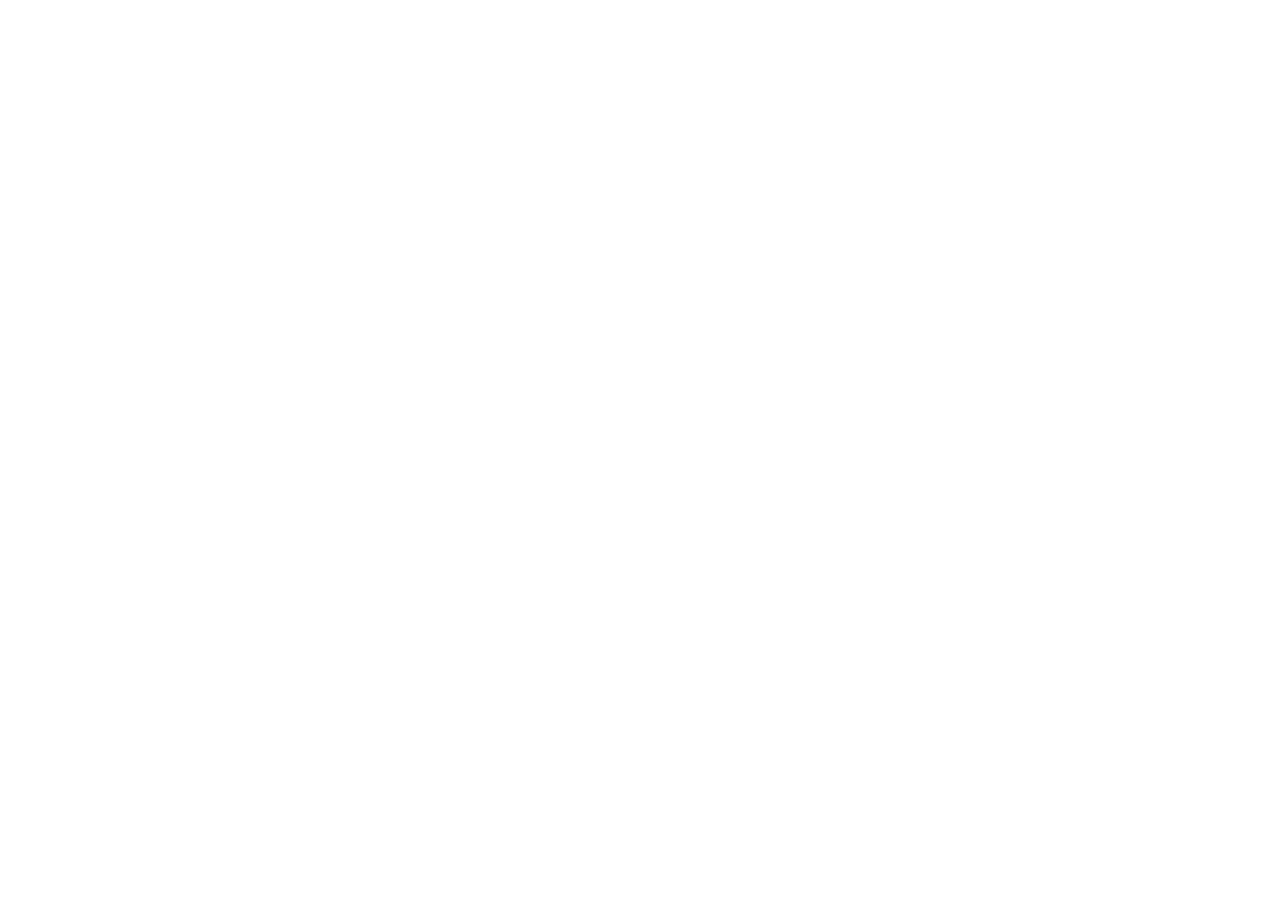
==== index.html @ 14357ba2 "setup done" ====
<!DOCTYPE html>
<html lang="en">
<head>
    <meta charset="UTF-8">
    <meta name="viewport" content="width=device-width, initial-scale=1.0">
    <link rel="icon" href="./Assets/myntra.svg">
    <title>Myntra Fashion</title>
    <link rel="stylesheet" href="style.css">
    <link rel="stylesheet" href="https://cdnjs.cloudflare.com/ajax/libs/font-awesome/6.4.2/css/all.min.css" integrity="sha512-z3gLpd7yknf1YoNbCzqRKc4qyor8gaKU1qmn+CShxbuBusANI9QpRohGBreCFkKxLhei6S9CQXFEbbKuqLg0DA==" crossorigin="anonymous" referrerpolicy="no-referrer" />
    <link href="https://cdn.jsdelivr.net/npm/bootstrap@5.3.2/dist/css/bootstrap.min.css" rel="stylesheet" integrity="sha384-T3c6CoIi6uLrA9TneNEoa7RxnatzjcDSCmG1MXxSR1GAsXEV/Dwwykc2MPK8M2HN" crossorigin="anonymous">
  </head>
</head>
<body>
    <header>
        
    </header>
    <main></main>
    <footer></footer>
    <script src="https://cdn.jsdelivr.net/npm/bootstrap@5.3.2/dist/js/bootstrap.bundle.min.js" integrity="sha384-C6RzsynM9kWDrMNeT87bh95OGNyZPhcTNXj1NW7RuBCsyN/o0jlpcV8Qyq46cDfL" crossorigin="anonymous"></script>
    <script src="app.js"></script>
</body>
</html>
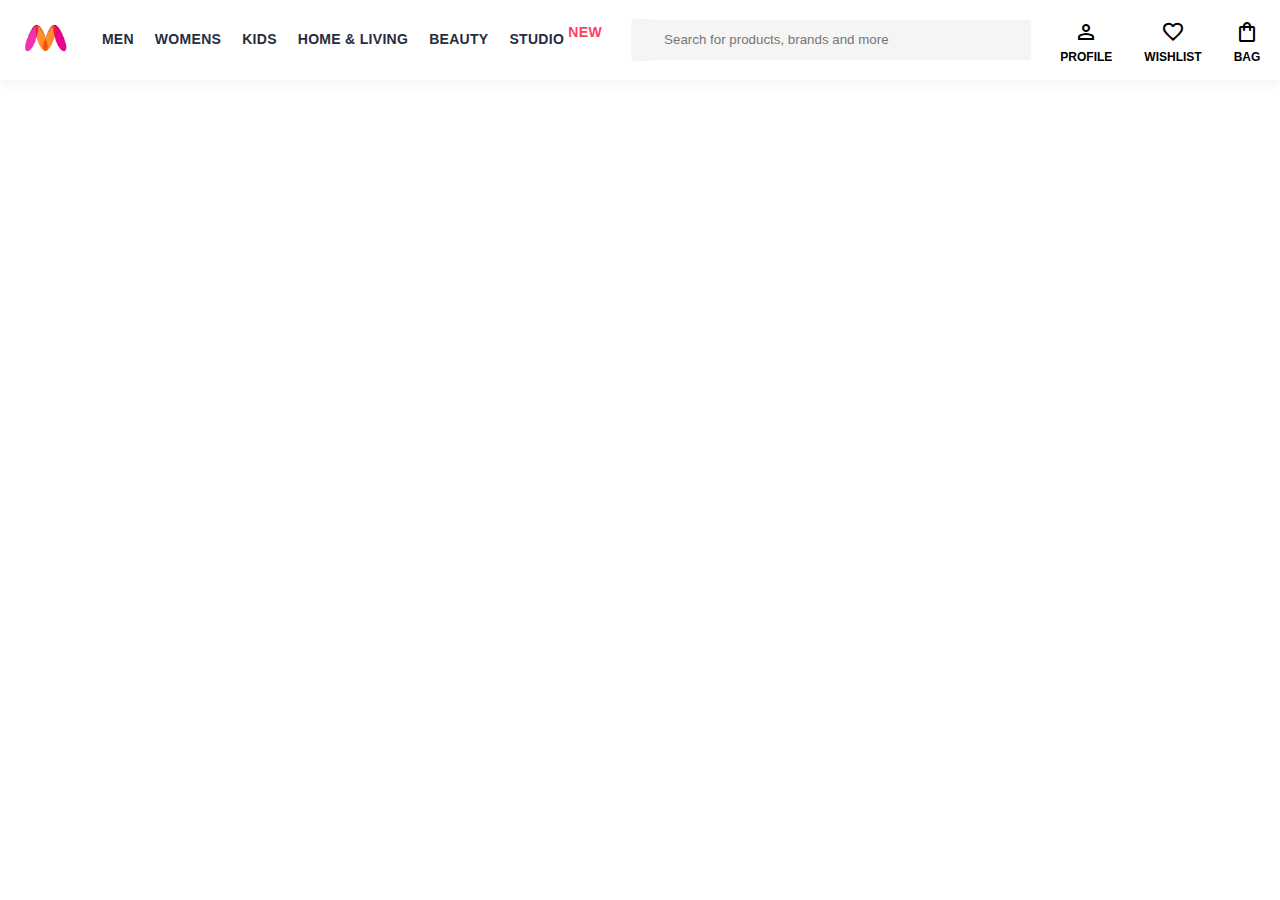
==== commit b47f06cf: "navbar design completed" ====
--- a/index.html
+++ b/index.html
@@ -6,13 +6,48 @@
     <link rel="icon" href="./Assets/myntra.svg">
     <title>Myntra Fashion</title>
     <link rel="stylesheet" href="style.css">
+    <link rel="stylesheet" href="https://fonts.googleapis.com/css2?family=Material+Symbols+Outlined:opsz,wght,FILL,GRAD@24,400,0,0" />
     <link rel="stylesheet" href="https://cdnjs.cloudflare.com/ajax/libs/font-awesome/6.4.2/css/all.min.css" integrity="sha512-z3gLpd7yknf1YoNbCzqRKc4qyor8gaKU1qmn+CShxbuBusANI9QpRohGBreCFkKxLhei6S9CQXFEbbKuqLg0DA==" crossorigin="anonymous" referrerpolicy="no-referrer" />
     <link href="https://cdn.jsdelivr.net/npm/bootstrap@5.3.2/dist/css/bootstrap.min.css" rel="stylesheet" integrity="sha384-T3c6CoIi6uLrA9TneNEoa7RxnatzjcDSCmG1MXxSR1GAsXEV/Dwwykc2MPK8M2HN" crossorigin="anonymous">
   </head>
 </head>
 <body>
     <header>
-        
+        <div class="logo-container">
+            <a href="#"><img src="Assets/myntra_logo.webp" alt="myntra-logo" id="myntra-logo"></a>
+        </div>
+        <div class="nav-container">
+            <a href="#">men</a>
+            <a href="#">Womens</a>
+            <a href="#">Kids</a>
+            <a href="#">Home & Living</a>
+            <a href="#">Beauty</a>
+            <a href="#">Studio <sup>New</sup></a>
+        </div>
+        <div class="search-container">
+            <i class="fa-solid fa-magnifying-glass"></i>
+            <input class="search-bar" type="text" placeholder="Search for products, brands and more">
+        </div>
+        <div class="action-container">
+            <div class="action-icons">
+                <span class="material-symbols-outlined">
+                    person
+                    </span>
+                <span class="action-name">Profile</span>
+            </div>
+            <div class="action-icons">
+                <span class="material-symbols-outlined">
+                    favorite
+                    </span>
+                <span class="action-name">WishList</span>
+            </div>
+            <div class="action-icons">
+                <span class="material-symbols-outlined">
+                    shopping_bag
+                </span>
+                <span class="action-name">Bag</span>
+            </div>
+        </div>
     </header>
     <main></main>
     <footer></footer>
--- a/style.css
+++ b/style.css
@@ -0,0 +1,102 @@
+*{
+    margin: 0;
+    padding: 0;
+    font-family: Assistant,-apple-system,BlinkMacSystemFont,Segoe UI,Roboto,Helvetica,Arial,sans-serif;
+    box-sizing: border-box;
+}
+header{
+    display: flex;
+    background-color: #ffff;
+    height: 80px;
+    align-items: center;
+    justify-content: space-between;
+    box-shadow: 0 4px 12px 0 rgba(0,0,0,.05);
+}
+#myntra-logo{
+    height: 36px;
+    width: 53px;
+}
+.logo-container{
+    margin-left: 1.23rem;
+}
+.action-container{
+    margin-right: 1.23rem;
+}
+.nav-container{
+    display: flex;
+    min-width: 500px;
+    justify-content: space-between;
+}
+.nav-container a{
+    font-size: 14px;
+    letter-spacing: .3px;
+    color: #282c3f;
+    text-decoration: none;
+    font-weight: 700;
+    text-transform: uppercase;
+    padding: 27px 0;
+    border-bottom: 3px solid rgb(255, 255, 255);
+}
+.nav-container a:hover{
+    border-bottom: 3px solid red;
+}
+sup{
+    top: -0.4rem;
+    font-size: 100%;
+    line-height: 0;
+    position: relative;
+    vertical-align: baseline;
+    text-transform: uppercase;
+    color: #FF3F63;
+}
+.search-container{
+    height: 40px;
+    min-width: 400px;
+    display: flex;
+    align-items: center;
+}
+.search-container i{
+    height: 20px;
+    padding: 10px;
+    box-sizing: content-box;
+    background: #f5f5f6;
+    border: 1px solid #f5f5f6;
+    border-radius: 4px 0 0 4px;
+    text-align: center;
+} 
+.search-bar{
+    color: #696e79;
+    background: #f5f5f6;
+    border: 1px solid #f5f5f6;
+    padding: 8px 10px 10px;
+    flex-grow: 1;
+    height: 40px;
+    float: left;
+}
+.action-container{
+    display: flex;
+    min-width: 200px;
+    justify-content: space-between;
+}
+.action-icons{
+    display: flex;
+    flex-direction: column;
+    align-items: center;
+}
+.action-name{
+    text-transform: uppercase;
+    font-weight: 700;
+    font-size: 12px;
+    line-height: 6px;
+    padding-top: 10px;
+    bottom: 4px;
+}
+.action-icons sup{
+    padding: 0 6px;
+    height: 18px;
+    background: #ff3f6c;
+    border-radius: 50%;
+    font-size: 12px;
+    color: #fff;
+    font-weight: 700;
+}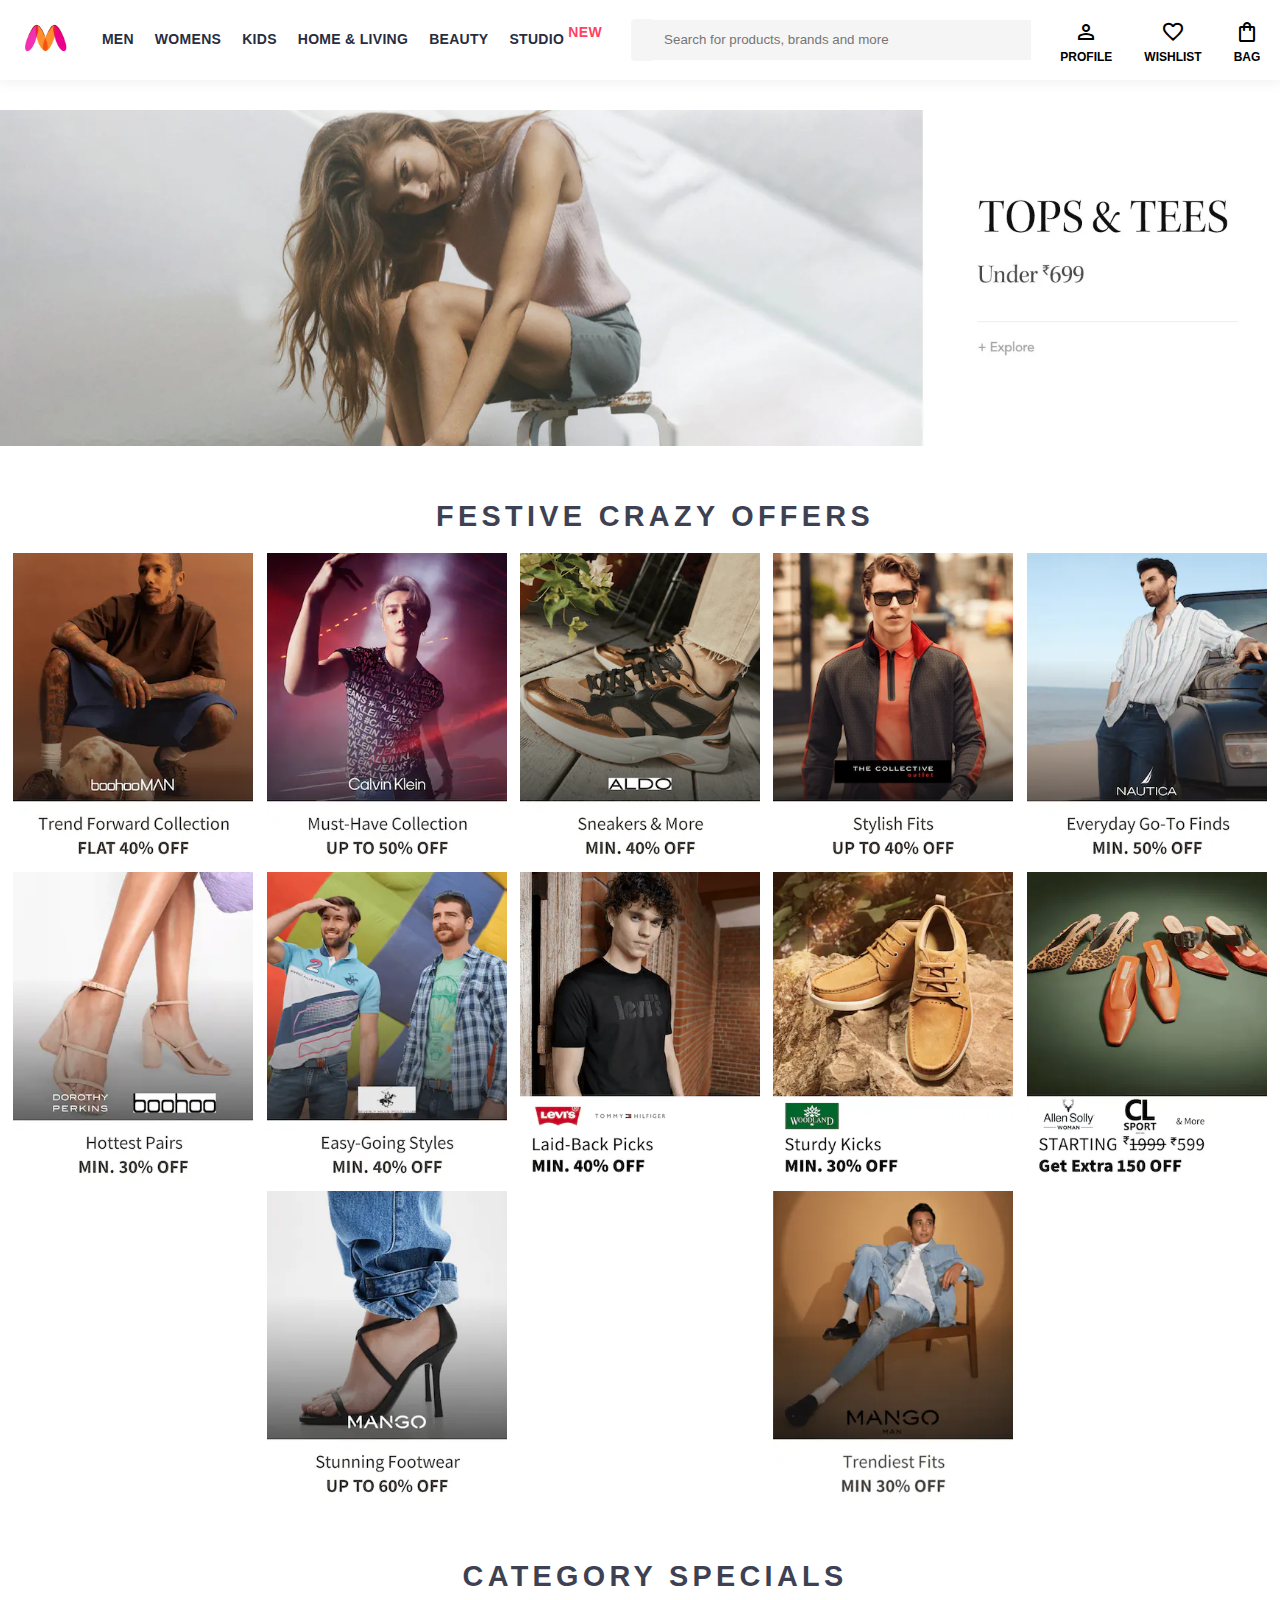
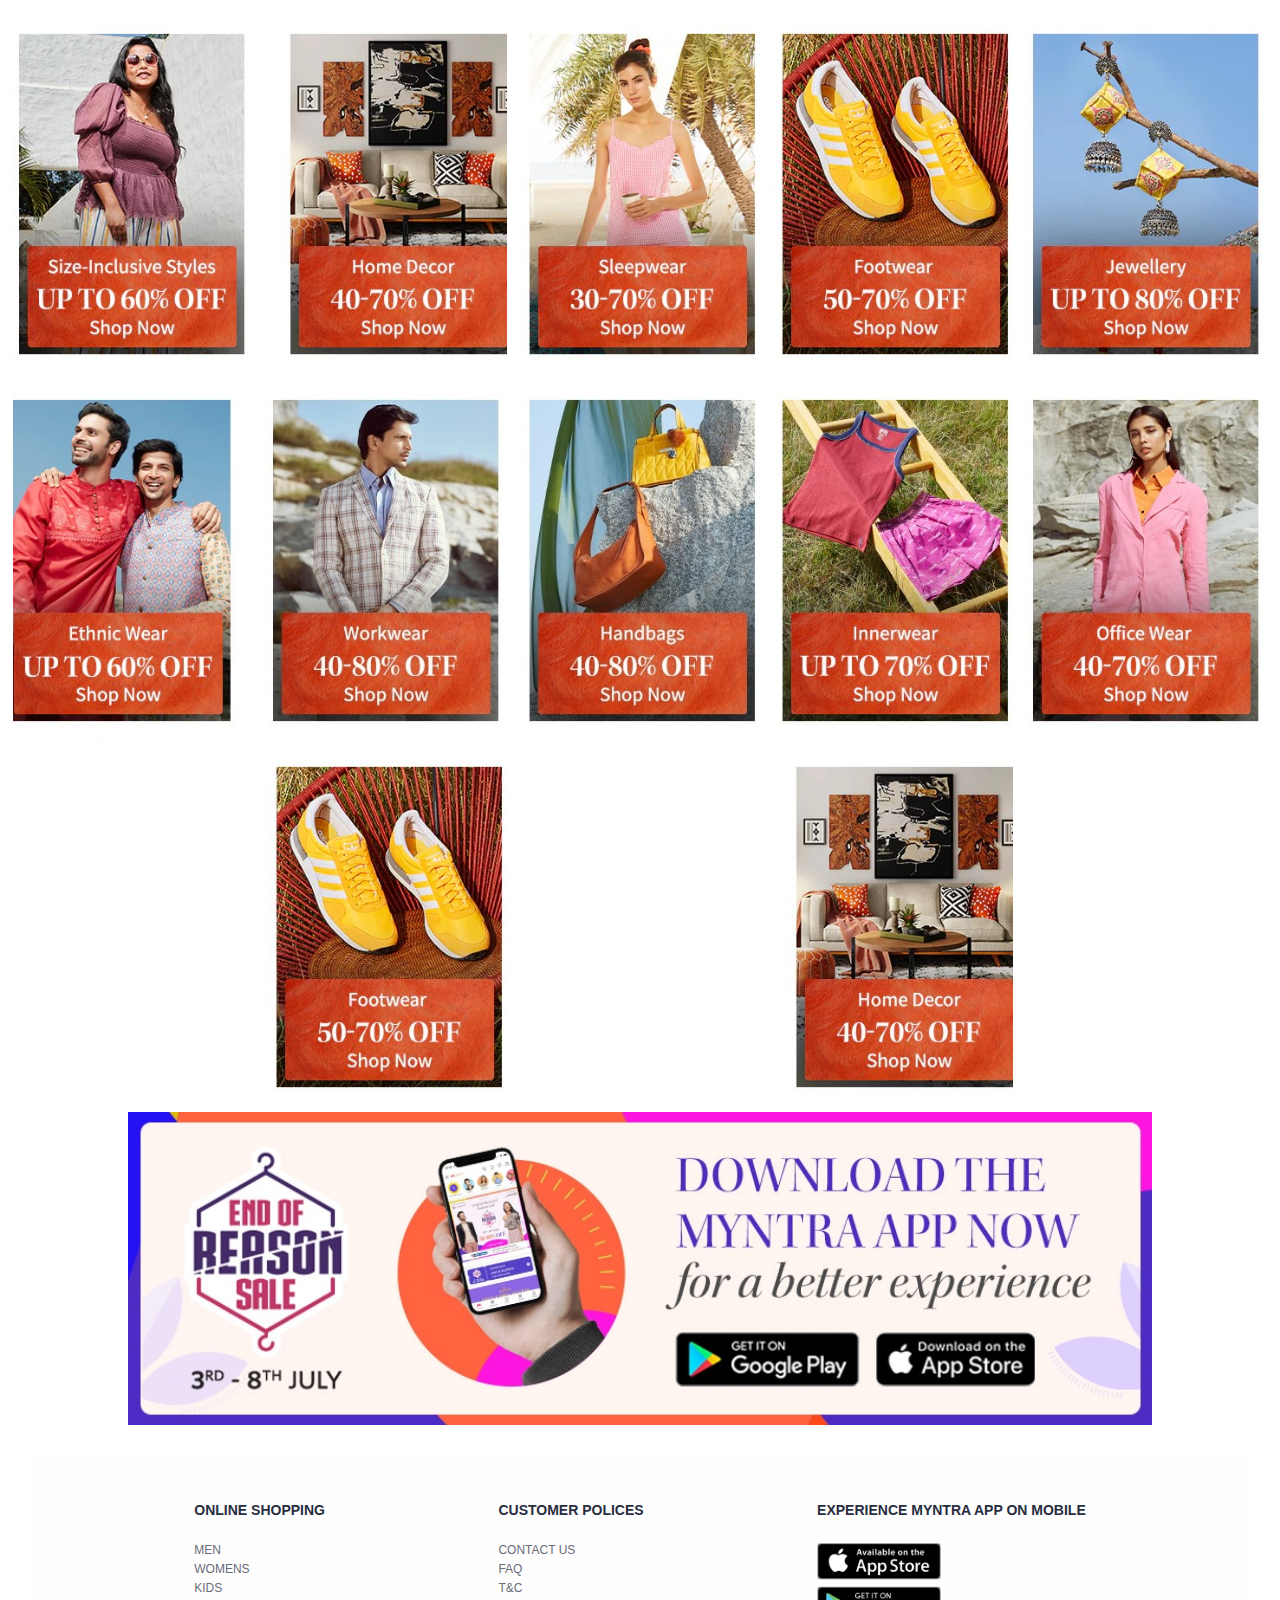
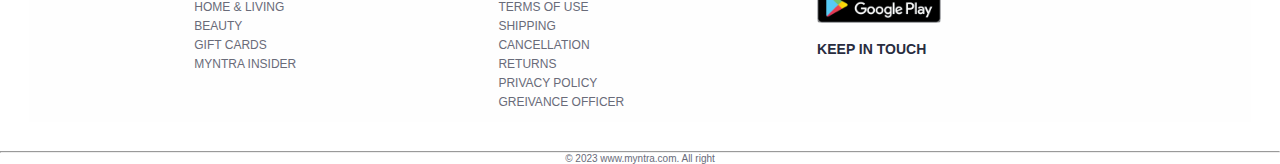
==== commit 45e62e23: "main page completed" ====
--- a/index.html
+++ b/index.html
@@ -49,8 +49,84 @@
             </div>
         </div>
     </header>
-    <main></main>
-    <footer></footer>
+    <main>
+        <div class="banner-container">
+            <img src="Assets/banner.jpg" class="bannerImg" alt="mainImage">
+        </div>
+        <div class="cateogary-heading">FESTIVE CRAZY OFFERS</div>
+        <div class="category-items">
+            <a href="#"><img class="offer_item" src="Assets/offers/1.png"></a>
+            <a href="#"><img class="offer_item" src="Assets/offers/2.png"></a>
+            <a href="#"><img class="offer_item" src="Assets/offers/3.png"></a>
+            <a href="#"><img class="offer_item" src="Assets/offers/4.png"></a>
+            <a href="#"><img class="offer_item" src="Assets/offers/5.png"></a>
+            <a href="#"><img class="offer_item" src="Assets/offers/6.png"></a>
+            <a href="#"><img class="offer_item" src="Assets/offers/7.png"></a>
+            <a href="#"><img class="offer_item" src="Assets/offers/8.png"></a>
+            <a href="#"><img class="offer_item" src="Assets/offers/9.png"></a>
+            <a href="#"><img class="offer_item" src="Assets/offers/10.png"></a>
+            <a href="#"><img class="offer_item" src="Assets/offers/11.png"></a>
+            <a href="#"><img class="offer_item" src="Assets/offers/12.png"></a>
+        </div>
+        <div class="cateogary-heading">CATEGORY SPECIALS</div>
+        <div class="category-items">
+            <a href="#"><img class="offer_item" src="Assets/categories/1.jpg"></a>
+            <a href="#"><img class="offer_item" src="Assets/categories/2.jpg"></a>
+            <a href="#"><img class="offer_item" src="Assets/categories/3.jpg"></a>
+            <a href="#"><img class="offer_item" src="Assets/categories/4.jpg"></a>
+            <a href="#"><img class="offer_item" src="Assets/categories/5.jpg"></a>
+            <a href="#"><img class="offer_item" src="Assets/categories/6.jpg"></a>
+            <a href="#"><img class="offer_item" src="Assets/categories/7.jpg"></a>
+            <a href="#"><img class="offer_item" src="Assets/categories/8.jpg"></a>
+            <a href="#"><img class="offer_item" src="Assets/categories/9.jpg"></a>
+            <a href="#"><img class="offer_item" src="Assets/categories/10.jpg"></a>
+            <a href="#"><img class="offer_item" src="Assets/categories/4.jpg"></a>
+            <a href="#"><img class="offer_item" src="Assets/categories/2.jpg"></a>
+        </div>
+        <div class="download-container">
+            <a href="https://apps.apple.com/in/app/myntra-fashion-shopping-app/id907394059?mt=8"><img src="Assets/Download.jpg" alt=""></a>
+        </div>
+    </main>
+    <footer>
+        <div class="footer-container">
+            <div class="footer-items">
+              <h3>Online SHopping</h3>
+                <a href="#">men</a>
+                <a href="#">Womens</a>
+                <a href="#">Kids</a>
+                <a href="#">Home & Living</a>
+                <a href="#">Beauty</a>
+                <a href="#">Gift Cards</a>
+                <a href="#">Myntra Insider</a>
+            </div>
+            <div class="footer-items">
+                <h3>Customer Polices</h3>
+                  <a href="#">Contact us</a>
+                  <a href="#">FaQ</a>
+                  <a href="#">t&c</a>
+                  <a href="#">Terms of use</a>
+                  <a href="#">Shipping</a>
+                  <a href="#">Cancellation</a>
+                  <a href="#">Returns</a>
+                  <a href="#">Privacy Policy</a>
+                  <a href="#">Greivance Officer</a>
+              </div>
+              <div class="footer-items">
+                <h3>EXPERIENCE MYNTRA APP ON MOBILE</h3>
+                <a href="#"><img class="playstore" src="Assets/playstoe.png" alt=""></a>
+                <h3>KEEP IN TOUCH</h3>
+                <div class="footer-icons">
+                    <a href="#"><i class="fa-brands fa-twitter"></i></a>
+                    <a href="#"><i class="fa-brands fa-facebook"></i></a>
+                    <a href="#"><i class="fa-brands fa-instagram"></i></i></a>
+                    <a href="#"><i class="fa-brands fa-whatsapp"></i></a>
+                </div>
+              </div>
+            
+        </div>
+        <hr>
+        <p>&copy; 2023 www.myntra.com. All right</p>
+    </footer>
     <script src="https://cdn.jsdelivr.net/npm/bootstrap@5.3.2/dist/js/bootstrap.bundle.min.js" integrity="sha384-C6RzsynM9kWDrMNeT87bh95OGNyZPhcTNXj1NW7RuBCsyN/o0jlpcV8Qyq46cDfL" crossorigin="anonymous"></script>
     <script src="app.js"></script>
 </body>
--- a/style.css
+++ b/style.css
@@ -99,4 +99,80 @@
     font-size: 12px;
     color: #fff;
     font-weight: 700;
+}
+
+
+/* main content starting from here */
+.banner-container{
+    margin: 30px 0;
+}
+.bannerImg{
+    width: 100%;
+}
+.cateogary-heading{
+    text-transform: uppercase;
+    color: #3e4152;
+    letter-spacing: .15em;
+    font-size: 1.8rem;
+    margin: 50px 0 20px 30px;
+    max-height: 5em;
+    font-weight: 700;
+    text-align: center;
+}
+
+.category-items{
+    display: flex;
+    flex-wrap: wrap;
+    justify-content: space-evenly;
+}
+.offer_item{
+    width: 240px;
+}
+.download-container img{
+    width: 80%;
+    margin: auto;
+    display: flex;
+    justify-content: center;
+}
+.footer-container{
+    display: flex;
+    padding-top: 40px;
+    justify-content: space-evenly;
+    margin:1.8rem;
+    background-color: #fefefe;
+}
+.footer-items{
+    display: flex;
+    flex-direction: column;
+    margin: 0.5rem;
+}
+.footer-items a{
+    text-decoration: none;
+    font-size: 12px;
+    color: #696b79;
+    padding-bottom: 5px;
+    text-transform: uppercase;
+}
+.footer-items h3{
+    color: #282c3f;
+    font-size: 14px;
+    text-transform: uppercase;
+    margin-bottom: 25px;
+}
+.playstore{
+    height: 80px;
+    margin-bottom: 10px;
+}
+.footer-icons{
+    display: flex;
+    flex-direction: row;
+}
+.footer-icons a{
+    margin-left: 1rem;
+    font-size: 1rem;
+}
+p{
+    text-align: center;
+    color: #696b79;
+    font-size: 10px;
 }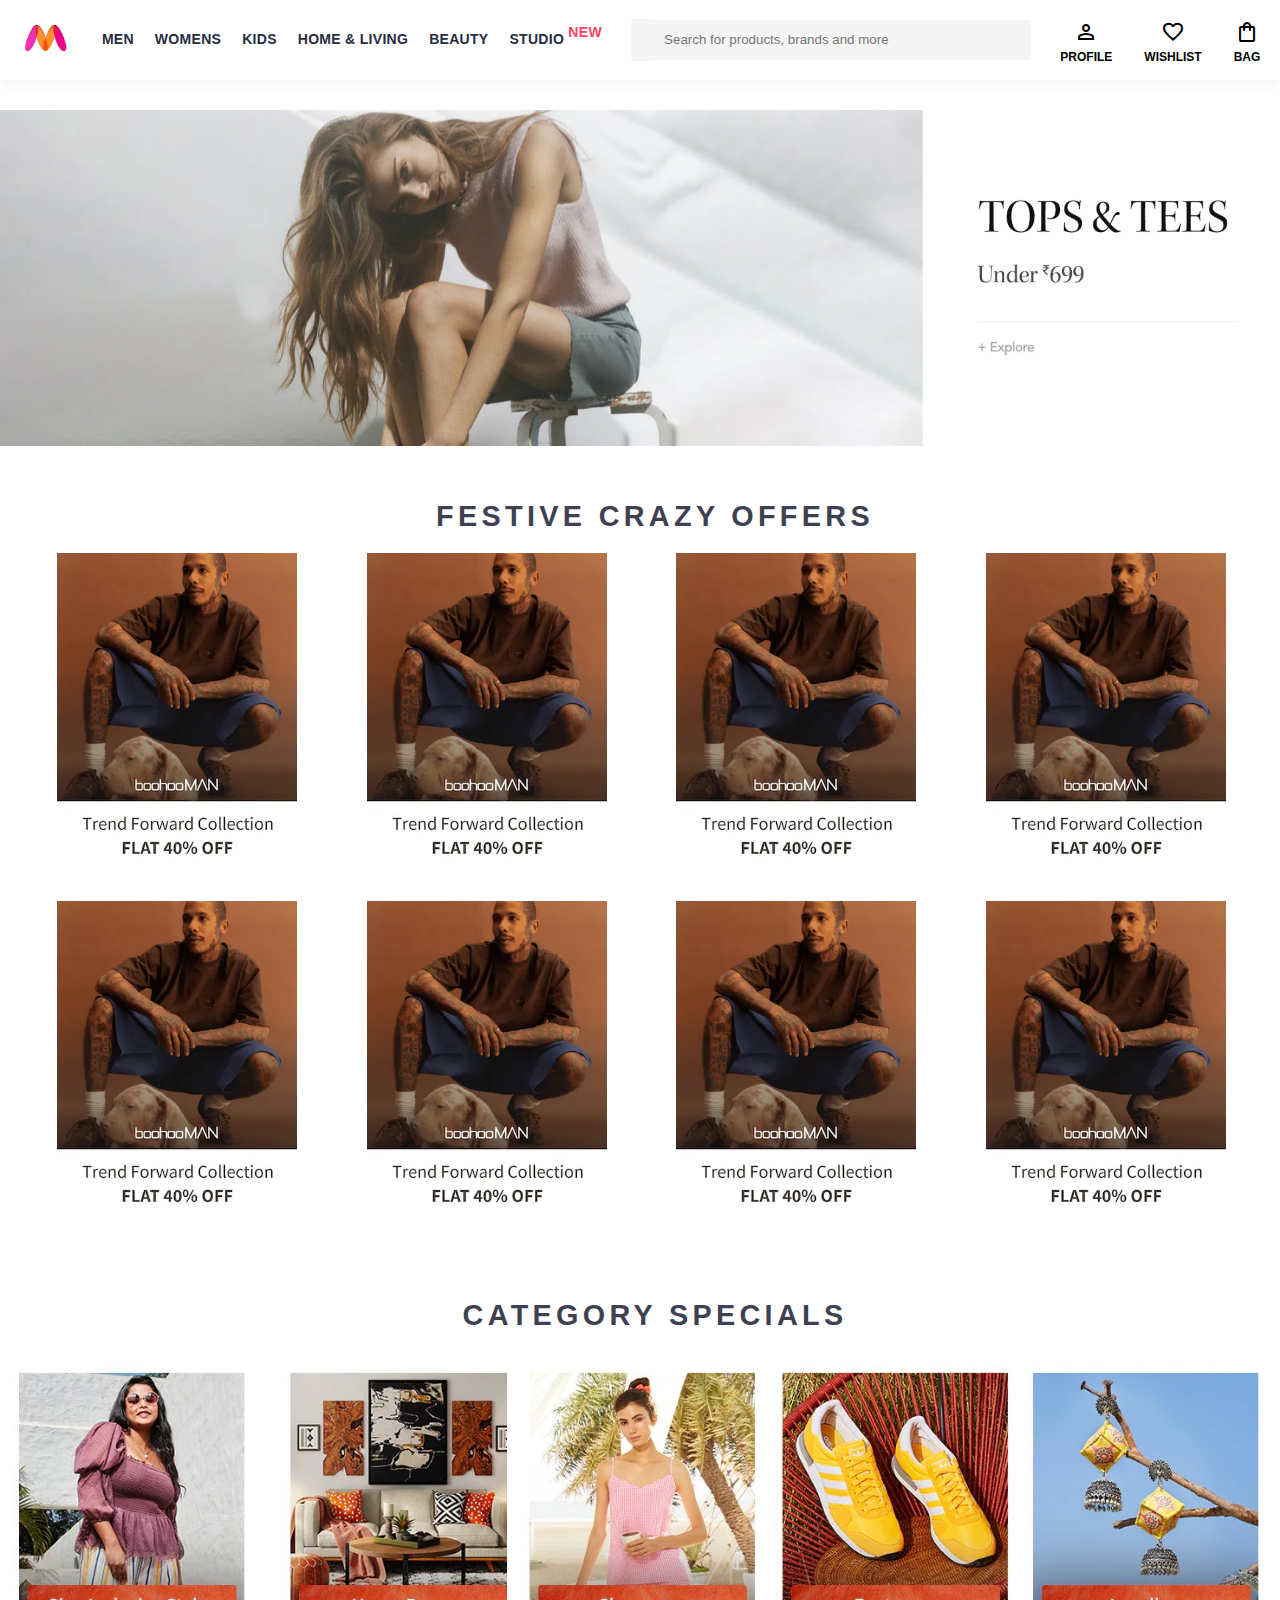
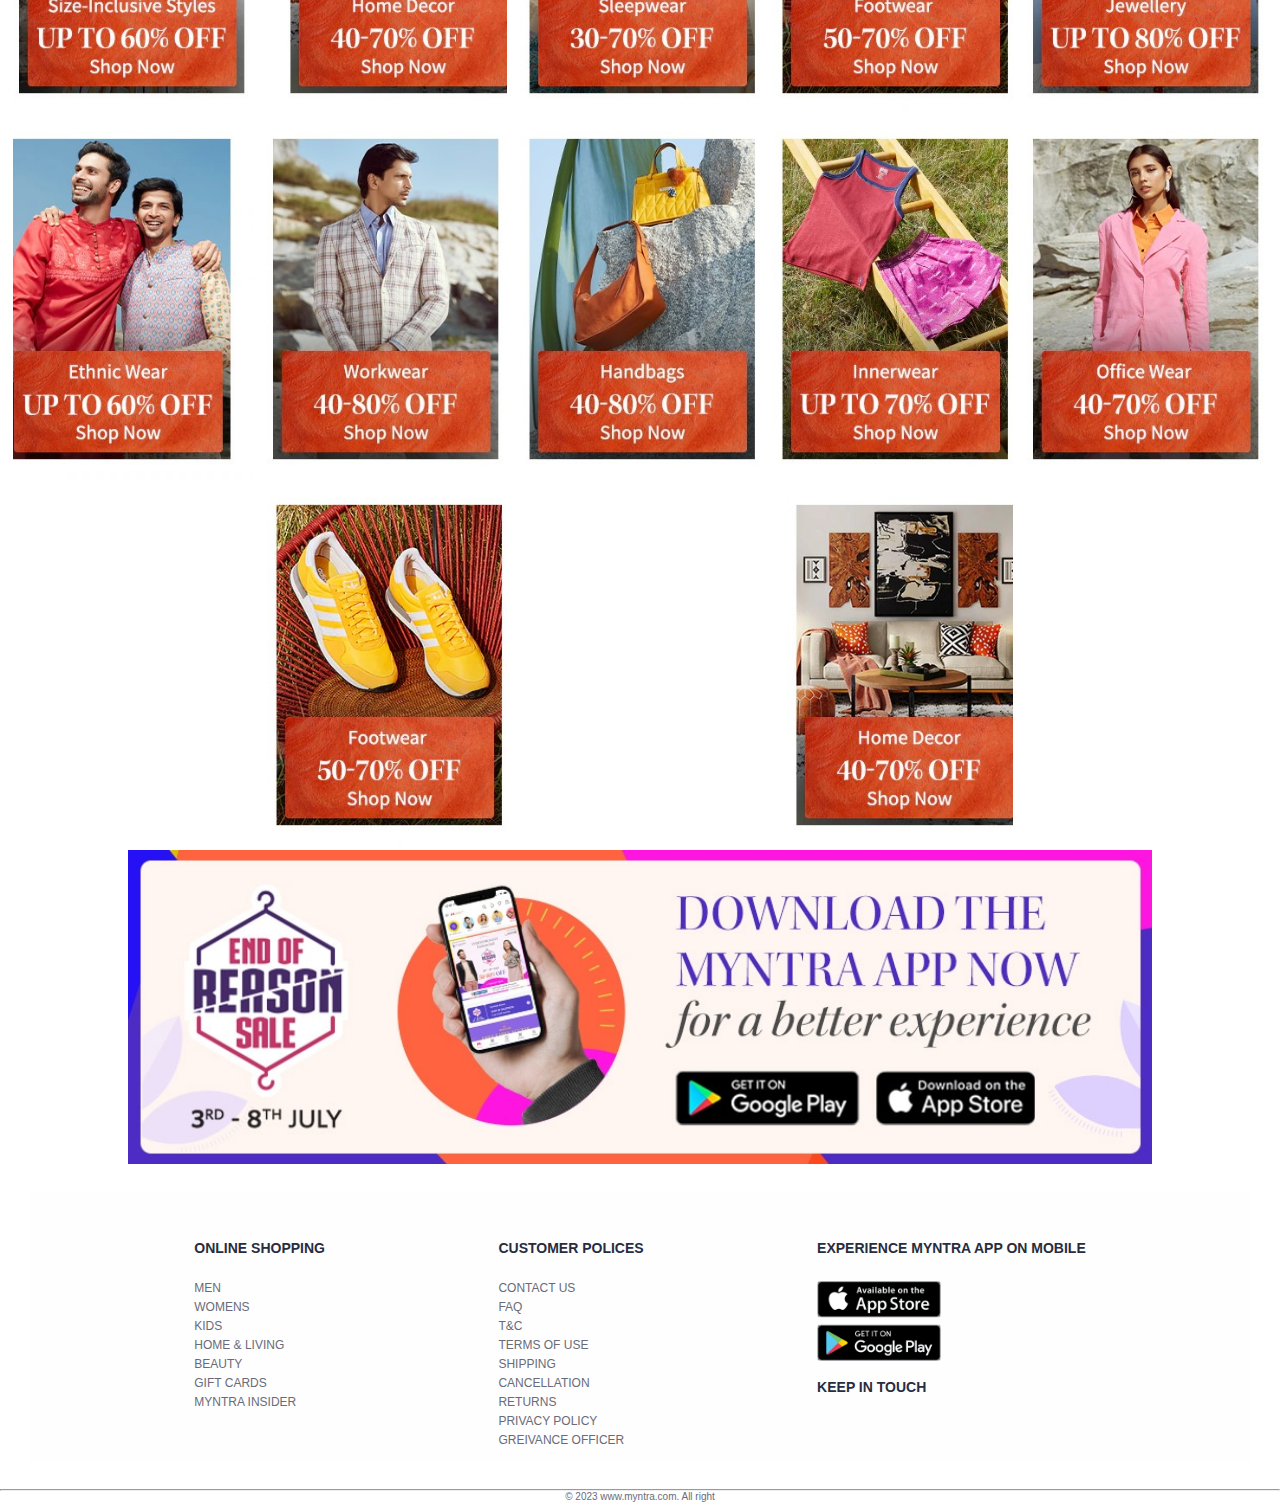
==== commit 15427aa2: "dress added" ====
--- a/index.html
+++ b/index.html
@@ -55,18 +55,31 @@
         </div>
         <div class="cateogary-heading">FESTIVE CRAZY OFFERS</div>
         <div class="category-items">
-            <a href="#"><img class="offer_item" src="Assets/offers/1.png"></a>
-            <a href="#"><img class="offer_item" src="Assets/offers/2.png"></a>
-            <a href="#"><img class="offer_item" src="Assets/offers/3.png"></a>
-            <a href="#"><img class="offer_item" src="Assets/offers/4.png"></a>
-            <a href="#"><img class="offer_item" src="Assets/offers/5.png"></a>
-            <a href="#"><img class="offer_item" src="Assets/offers/6.png"></a>
-            <a href="#"><img class="offer_item" src="Assets/offers/7.png"></a>
-            <a href="#"><img class="offer_item" src="Assets/offers/8.png"></a>
-            <a href="#"><img class="offer_item" src="Assets/offers/9.png"></a>
-            <a href="#"><img class="offer_item" src="Assets/offers/10.png"></a>
-            <a href="#"><img class="offer_item" src="Assets/offers/11.png"></a>
-            <a href="#"><img class="offer_item" src="Assets/offers/12.png"></a>
+            <div class="shirt-items">
+                <a href="#"><img class="offer_item" src="Assets/offers/1.png"></a>
+            </div>
+            <div class="shirt-items">
+                <a href="#"><img class="offer_item" src="Assets/offers/1.png"></a>
+            </div>
+            <div class="shirt-items">
+                <a href="#"><img class="offer_item" src="Assets/offers/1.png"></a>
+            </div>
+            <div class="shirt-items">
+                <a href="#"><img class="offer_item" src="Assets/offers/1.png"></a>
+            </div>
+            <div class="shirt-items">
+                <a href="#"><img class="offer_item" src="Assets/offers/1.png"></a>
+            </div>
+            <div class="shirt-items">
+                <a href="#"><img class="offer_item" src="Assets/offers/1.png"></a>
+            </div>
+            <div class="shirt-items">
+                <a href="#"><img class="offer_item" src="Assets/offers/1.png"></a>
+            </div>
+            <div class="shirt-items">
+                <a href="#"><img class="offer_item" src="Assets/offers/1.png"></a>
+            </div>
+
         </div>
         <div class="cateogary-heading">CATEGORY SPECIALS</div>
         <div class="category-items">
--- a/style.css
+++ b/style.css
@@ -175,4 +175,92 @@
     text-align: center;
     color: #696b79;
     font-size: 10px;
+}
+
+
+
+
+
+
+
+.top-message{
+    display: flex;
+    justify-content: center;
+    align-items: center;
+    margin: 0.5rem;
+}
+.top-message h3{
+    font-size: 16px;
+    line-height: 56px;
+    color: #535766;
+}
+.top-message span{
+    color: #ff3f6c;
+    font-size: 20px;
+    font-weight: 100;
+    font-family: helvetica,arial,sans-serif;
+    padding-bottom: 10px;
+    margin-left: 0.6rem;
+}
+.top-message span sub{
+    color: #535766;
+    font-size: 13px;
+    padding-right: 2px;
+}
+.top-title{
+    font-weight: 700;
+    color: #282c3f;
+    text-transform: capitalize;
+    font-size: 16px;
+    margin-left: 1rem;
+}
+.top-title h3{
+    font-size: 16px;
+}
+.top-title>span{
+    display: inline-block;
+    font-size: 16px;
+}
+.main-box{
+    display: flex;
+}
+.side-container{
+    background-color: rgb(255, 255, 255);
+    width: 280px;
+    height: 1371px;
+}
+.main-container{
+    width: 100%;
+    background-color: #ffffffff;
+    height: 1371px;
+}
+.top-options{
+    display: flex;
+    justify-content: space-between;
+    margin: 1rem;
+}
+.click-options{
+    display: flex;
+}
+.options1{
+    margin-left: 1rem;
+}
+.top-filter{
+    margin-left: 2rem;
+    border: 1px solid black;
+    display: inline-block;
+    font-size: 12px;
+}
+.main-options{
+    padding: 1rem 0;
+    margin-top: 2rem;
+    display: flex;
+    flex-wrap: wrap;
+    justify-content: space-evenly;
+}
+.shirt-items{
+   margin: 0 0.8rem 1.8rem 1rem;
+}
+.offer_items{
+    width: 220px;
 }